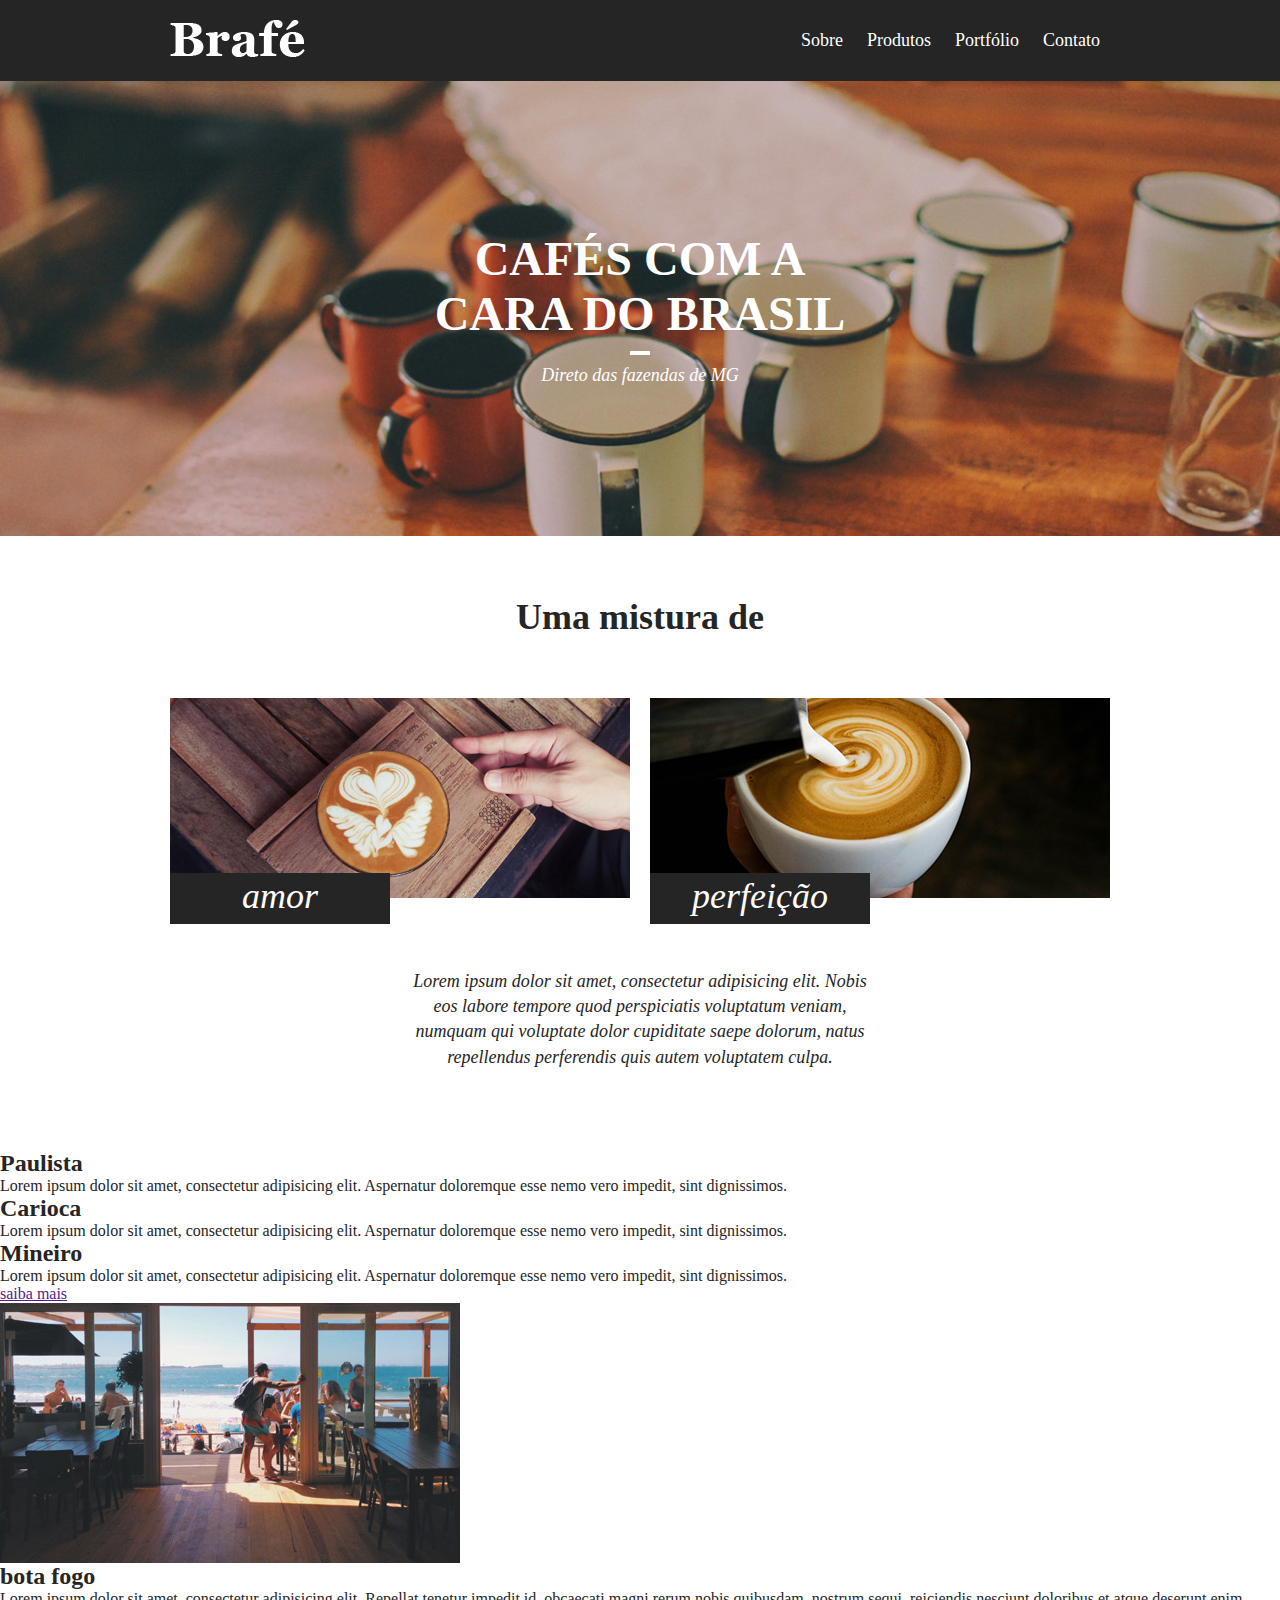
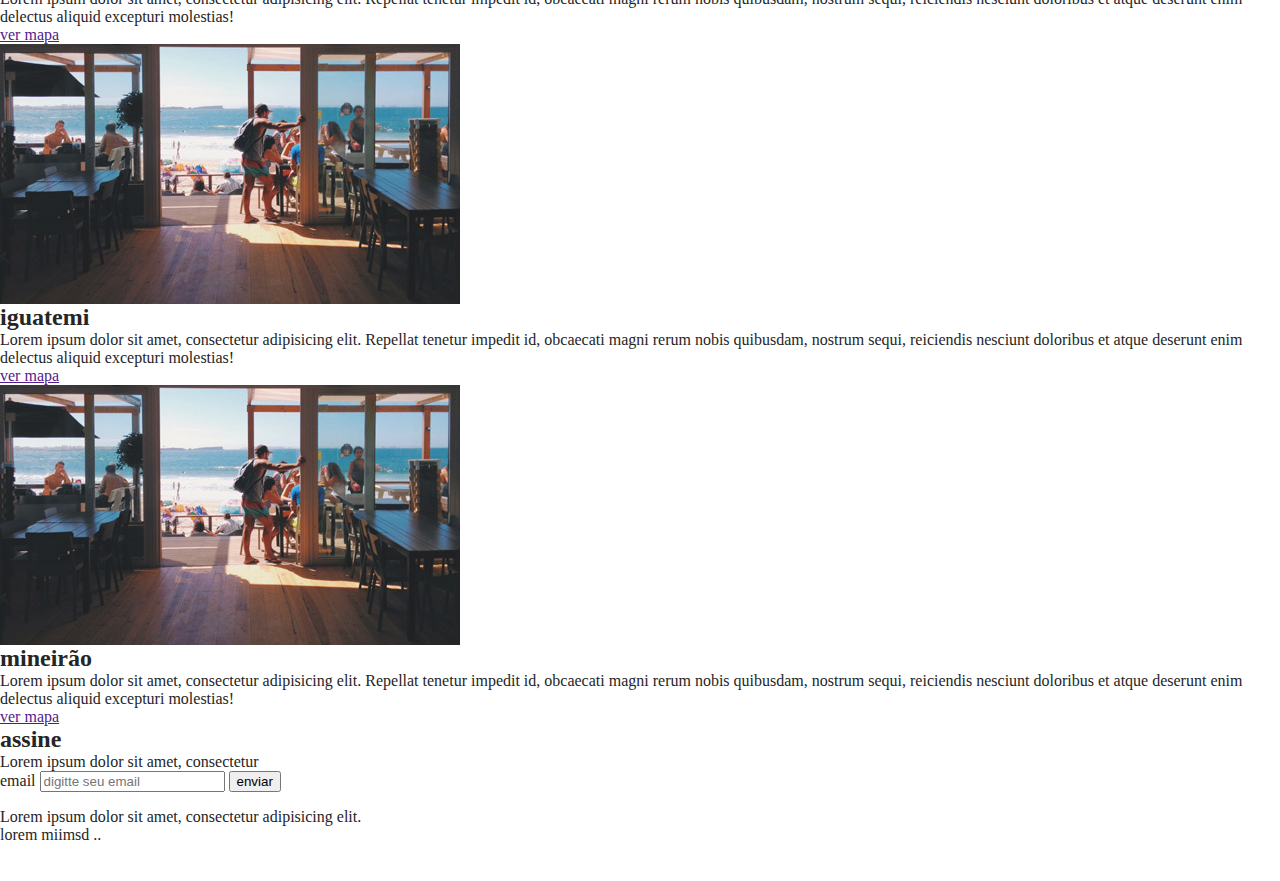
==== index.html @ 0c459f25 "initial commit" ====
<html>
<head>
	<title>Brafé</title>
	<meta charset="utf-8">
	<meta name="viewport" content="width=device-width, initial-scale=1, shrinl-to-fit=no">
	<link rel="stylesheet" href="css/style.css" type="text/css">

</head>
<body>
	<header class="menu">
		<div class="menu-container">
			<a class="menu-logo" href="#"><img src="img/brafe.png" alt="brafe"></a>

			<nav class="menu-nav">
				<ul>
					<li><a href="">Sobre</a></li>
					<li><a href="">Produtos</a></li>
					<li><a href="">Portfólio</a></li>
					<li><a href="">Contato</a></li>
				</ul>
			</nav>
		</div>
	</header>

	<main class="intro">
		<h1>Cafés com a<br>cara do Brasil</h1>
		<p>Direto das fazendas de MG</p>
	</main>

	<section class="sobre">
		<h2>Uma mistura de </h2>

		<div class="sobre-container">
			<div class="sobre-item">
				<img src="img/cafe-1.jpg" alt="">
				<h3>amor</h3>
			</div>
			<div class="sobre-item">
				<img src="img/cafe-2.jpg" alt="">
				<h3>perfeição</h3>
			</div>
		</div>
		<p>Lorem ipsum dolor sit amet, consectetur adipisicing elit. Nobis eos labore tempore quod perspiciatis voluptatum veniam, numquam qui voluptate dolor cupiditate saepe dolorum, natus repellendus perferendis quis autem voluptatem culpa.</p>
	</section>

	<section>
		<div>
			<div>
				<h2>Paulista</h2>
				<p>Lorem ipsum dolor sit amet, consectetur adipisicing elit. Aspernatur doloremque esse nemo vero impedit, sint dignissimos.</p>
			</div>
			<div>
				<h2>Carioca</h2>
				<p>Lorem ipsum dolor sit amet, consectetur adipisicing elit. Aspernatur doloremque esse nemo vero impedit, sint dignissimos.</p>
			</div>
			<div>
				<h2>Mineiro</h2>
				<p>Lorem ipsum dolor sit amet, consectetur adipisicing elit. Aspernatur doloremque esse nemo vero impedit, sint dignissimos.</p>
			</div>
		</div>
		<a href="">saiba mais</a>
	</section>

	<section>
		<div>
			<img src="img/botafogo.jpg" alt="">
			<div>
				<h2>bota fogo</h2>
				<p>Lorem ipsum dolor sit amet, consectetur adipisicing elit. Repellat tenetur impedit id, obcaecati magni rerum nobis quibusdam, nostrum sequi, reiciendis nesciunt doloribus et atque deserunt enim delectus aliquid excepturi molestias!</p>
				<a href="">ver mapa</a>
			</div>
		</div>

		<div>
			<img src="img/botafogo.jpg" alt="">
			<div>
				<h2>iguatemi</h2>
				<p>Lorem ipsum dolor sit amet, consectetur adipisicing elit. Repellat tenetur impedit id, obcaecati magni rerum nobis quibusdam, nostrum sequi, reiciendis nesciunt doloribus et atque deserunt enim delectus aliquid excepturi molestias!</p>
				<a href="">ver mapa</a>
			</div>
		</div>

		<div>
			<img src="img/botafogo.jpg" alt="">
			<div>
				<h2>mineirão</h2>
				<p>Lorem ipsum dolor sit amet, consectetur adipisicing elit. Repellat tenetur impedit id, obcaecati magni rerum nobis quibusdam, nostrum sequi, reiciendis nesciunt doloribus et atque deserunt enim delectus aliquid excepturi molestias!</p>
				<a href="">ver mapa</a>
			</div>
		</div>
	</section>

	<section>
		<div>
			<div>
				<h2>assine</h2>
				<p>Lorem ipsum dolor sit amet, consectetur</p>
			</div>
			<form action="">
				<label for="">email</label>
				<input type="text" placeholder="digitte seu email">
				<button type="submit">enviar</button>
			</form>
		</div>
	</section>

	<footer>
		<div>
			<p>Lorem ipsum dolor sit amet, consectetur adipisicing elit.</p>
			<p>lorem miimsd ..</p>
			<img src="img/brafe.png" alt="">
		</div>
	</footer>
	
</body>
</html>
---- css/style.css ----
/* reset */

body, h1, h2, h3, p, ul{
	padding: 0px;
	margin: 0px;
}

body{
	font-family: Georgia, serif;
	color: #252525;
}

/* menu */

.menu{
	background: #252525;
	padding: 20px 0;
}

.menu-container{
	max-width: 960px;
	margin: 0 auto;
}
.menu-container::after, .menu-container::before{
	content: '';
	display: table;
	clear: both;
}

.menu-logo{
	display: block;
	float: left;
	margin-left: 10px;
}
.menu-nav{
	float:right;
	margin-right: 10px;
}

.menu-nav li{
	display: inline-block;
}
.menu-nav a{
	display: block;
	padding: 10px;
	text-decoration: none;
	color: #fff;
	font-size: 1.125em; /*18px / 16px(base dos browsers)*/
}

/* intro */
.intro{
	background: url(../img/bg-intro.jpg) no-repeat center center;
	background-size: cover; /* sempre pega 100%*/
	padding: 150px 0;
	text-align: center;
	color: #fff;	
}
.intro h1{
	text-transform: uppercase;
	font-size: 3em; /*48 / 16 = 3em */
}

.intro h1::after{
	content: '';
	display: block;
	width: 20px;
	height: 4px;
	background: #fff;
	margin: 10px auto; /* 10 px pra cima e baixo e 0 dos lados;*/
}

.intro p{
	font-style: italic;
	font-size: 1.125em;
}

/* sobre */

.sobre{
	padding: 60px 0;
}

.sobre-container{
	max-width: 960px;
	margin: 0 auto;
}

.sobre-container::after, .sobre-container::before{
	content: '';
	display: table;
	clear: both;
}

.sobre h2{
	text-align: center;
	font-size: 2.25em;
	margin-bottom: 60px;
}
.sobre-item{
	width: 460px;
	float: left;
	margin: 0 10px;
}

.sobre-item img{
	display: block;
	max-width: 100%;
}

.sobre-item h3{
	font-size: 2.25em;
	background:#252525;
	width: 220px;
	color: #fff;
	font-style: italic;
	font-weight: normal;
	text-align: center;
	line-height: 1em;
	padding: 5px 0 10px 0;
	top:-25px;
	position: relative;

}

.sobre > p{
	font-size: 1.125em;
	line-height: 1.4em;
	font-style: italic;
	text-align: center;
	margin: 20px auto;
	max-width: 460px;
}
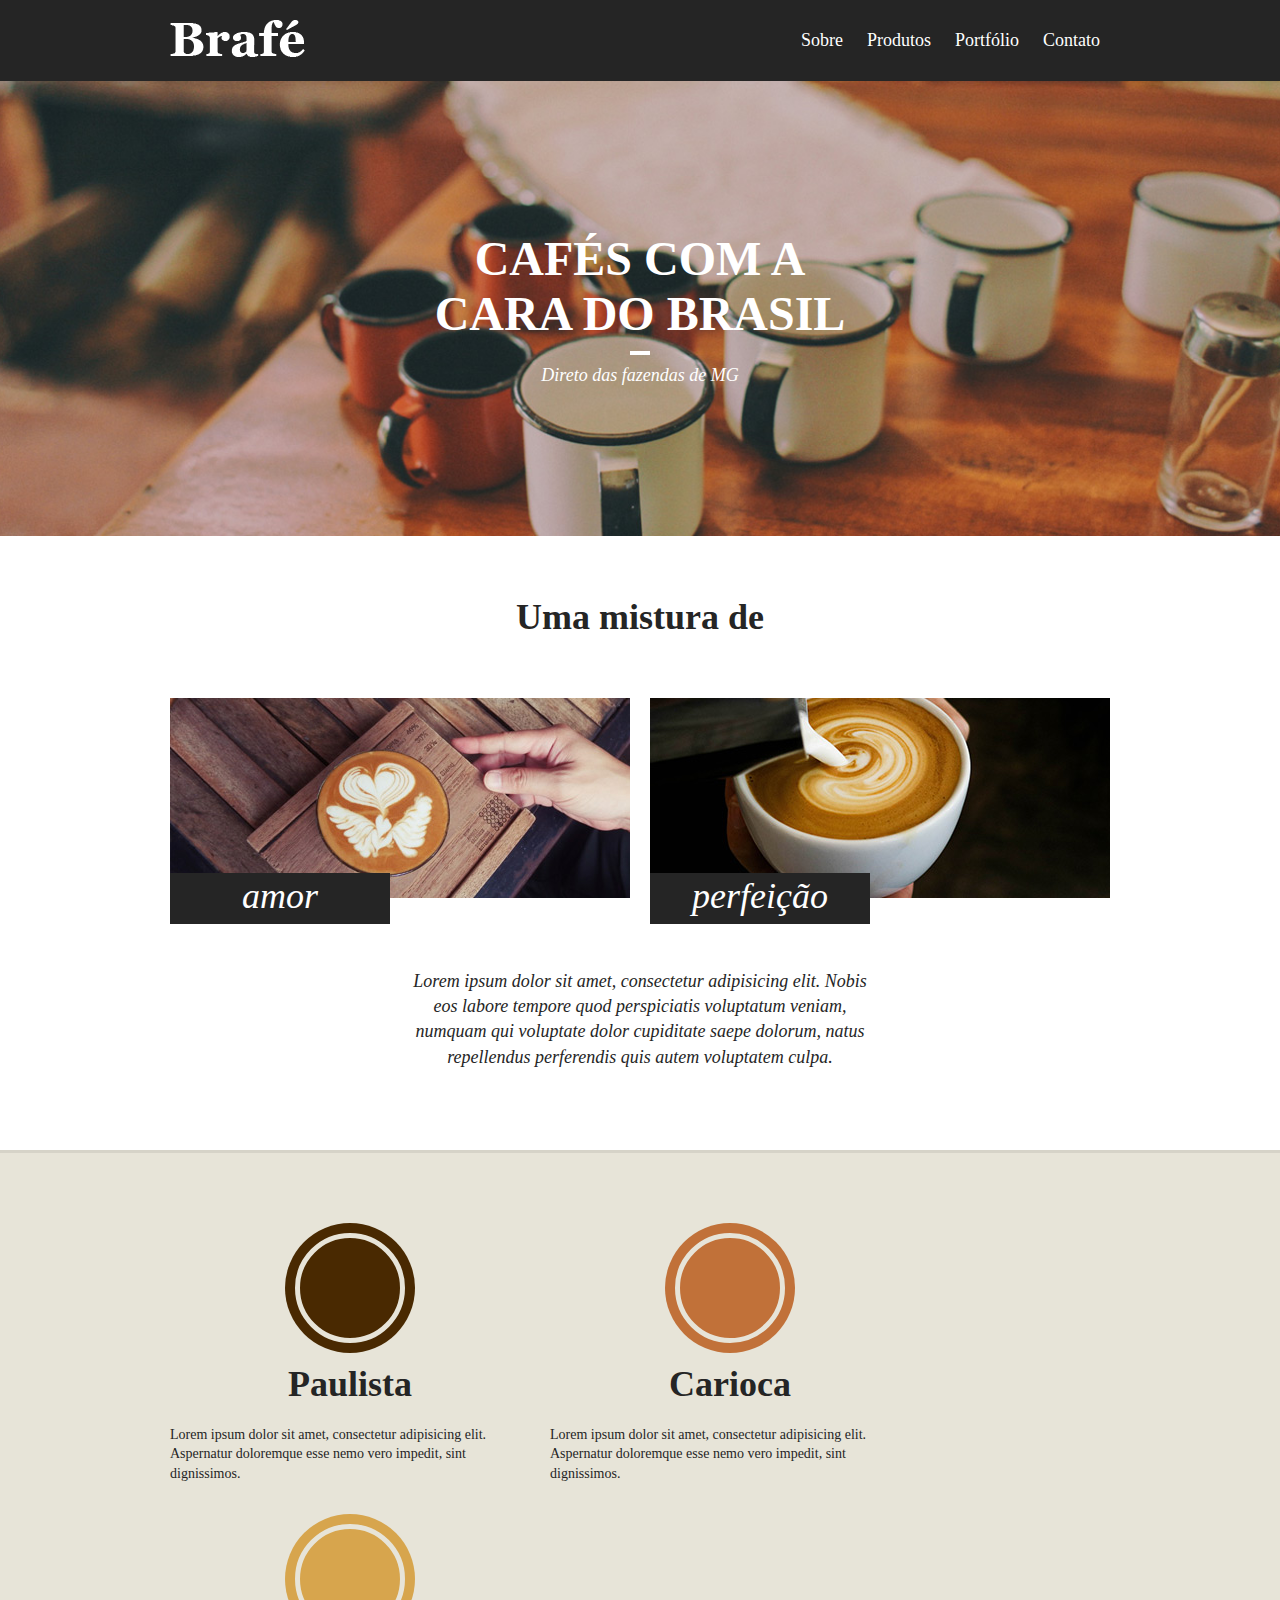
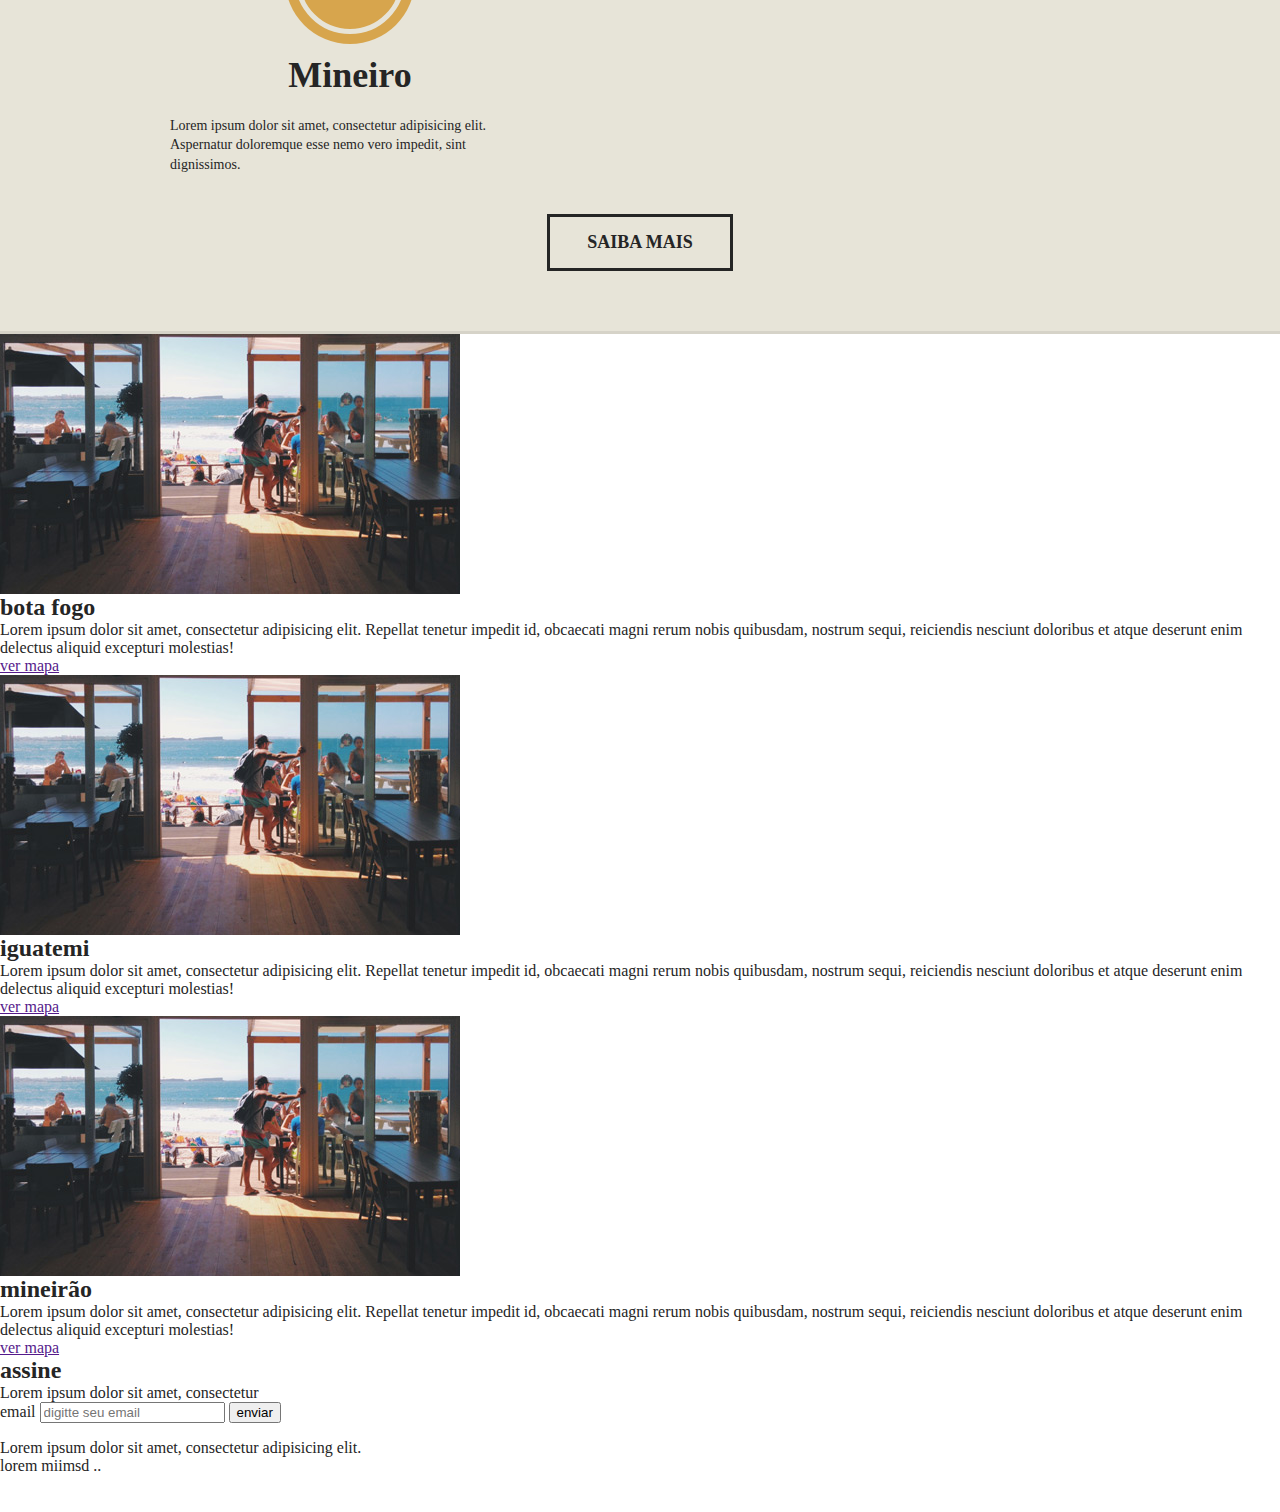
==== commit 7c5e34b7: "adding style elements" ====
--- a/index.html
+++ b/index.html
@@ -43,22 +43,22 @@
 		<p>Lorem ipsum dolor sit amet, consectetur adipisicing elit. Nobis eos labore tempore quod perspiciatis voluptatum veniam, numquam qui voluptate dolor cupiditate saepe dolorum, natus repellendus perferendis quis autem voluptatem culpa.</p>
 	</section>
 
-	<section>
-		<div>
-			<div>
-				<h2>Paulista</h2>
+	<section class="produtos">
+		<div class="produtos-container">
+			<div class="produtos-item">
+				<h2 class="produtos-paulista">Paulista</h2>
 				<p>Lorem ipsum dolor sit amet, consectetur adipisicing elit. Aspernatur doloremque esse nemo vero impedit, sint dignissimos.</p>
 			</div>
-			<div>
-				<h2>Carioca</h2>
+			<div class="produtos-item">
+				<h2 class="produtos-carioca">Carioca</h2>
 				<p>Lorem ipsum dolor sit amet, consectetur adipisicing elit. Aspernatur doloremque esse nemo vero impedit, sint dignissimos.</p>
 			</div>
-			<div>
-				<h2>Mineiro</h2>
+			<div class="produtos-item">
+				<h2 class="produtos-mineiro">Mineiro</h2>
 				<p>Lorem ipsum dolor sit amet, consectetur adipisicing elit. Aspernatur doloremque esse nemo vero impedit, sint dignissimos.</p>
 			</div>
 		</div>
-		<a href="">saiba mais</a>
+		<a class="produtos-btn" href="">saiba mais</a>
 	</section>
 
 	<section>
--- a/css/style.css
+++ b/css/style.css
@@ -132,3 +132,73 @@
 	max-width: 460px;
 }
 
+/* produtos */
+
+.produtos{
+	background: #e7e4d8;
+	padding: 60px 0;
+	border-top: 3px solid #d6d3c8;
+	border-bottom: 3px solid #d6d3c8;
+}
+
+.produtos-container{
+	max-width: 960px;
+	margin: 0 auto;
+}
+.produtos-container::before, .produtos-container::after{
+	content: '';
+	display: table;
+	clear: both;
+}
+
+.produtos-item{
+	max-width: 360px;
+	float: left;
+	margin: 0 10px 20px 10px;
+}
+
+.produtos-item h2{
+	text-align: center;
+	font-size: 2.25em;
+	margin-bottom: 20px;
+}
+.produtos-item h2::before{
+	content: '';
+	display: block;
+	width: 100px;
+	height: 100px;
+	background: currentColor;
+	border-radius: 50%;
+	margin: 20px auto;
+	border: 5px solid #e7e4d8;
+	box-shadow: 0 0 0 10px currentColor;
+}
+
+h2.produtos-paulista::before{
+	color: #492901;
+}
+h2.produtos-carioca::before{
+	color: #c17139;
+}
+h2.produtos-mineiro::before{
+	color: #d7a54d;
+}
+
+.produtos-item p{
+	font-size: 0.875em;
+	line-height: 1.4em;
+}
+
+.produtos-btn{
+	width:180px;
+	border: 3px solid #252525;
+	color: #252525;
+	text-decoration: none;
+	display: block;
+	font-size: 1.125em;
+	font-weight: bold;
+	text-transform: uppercase;
+	text-align: center;
+	padding: 15px 0;
+	margin: 20px auto 0 auto;
+}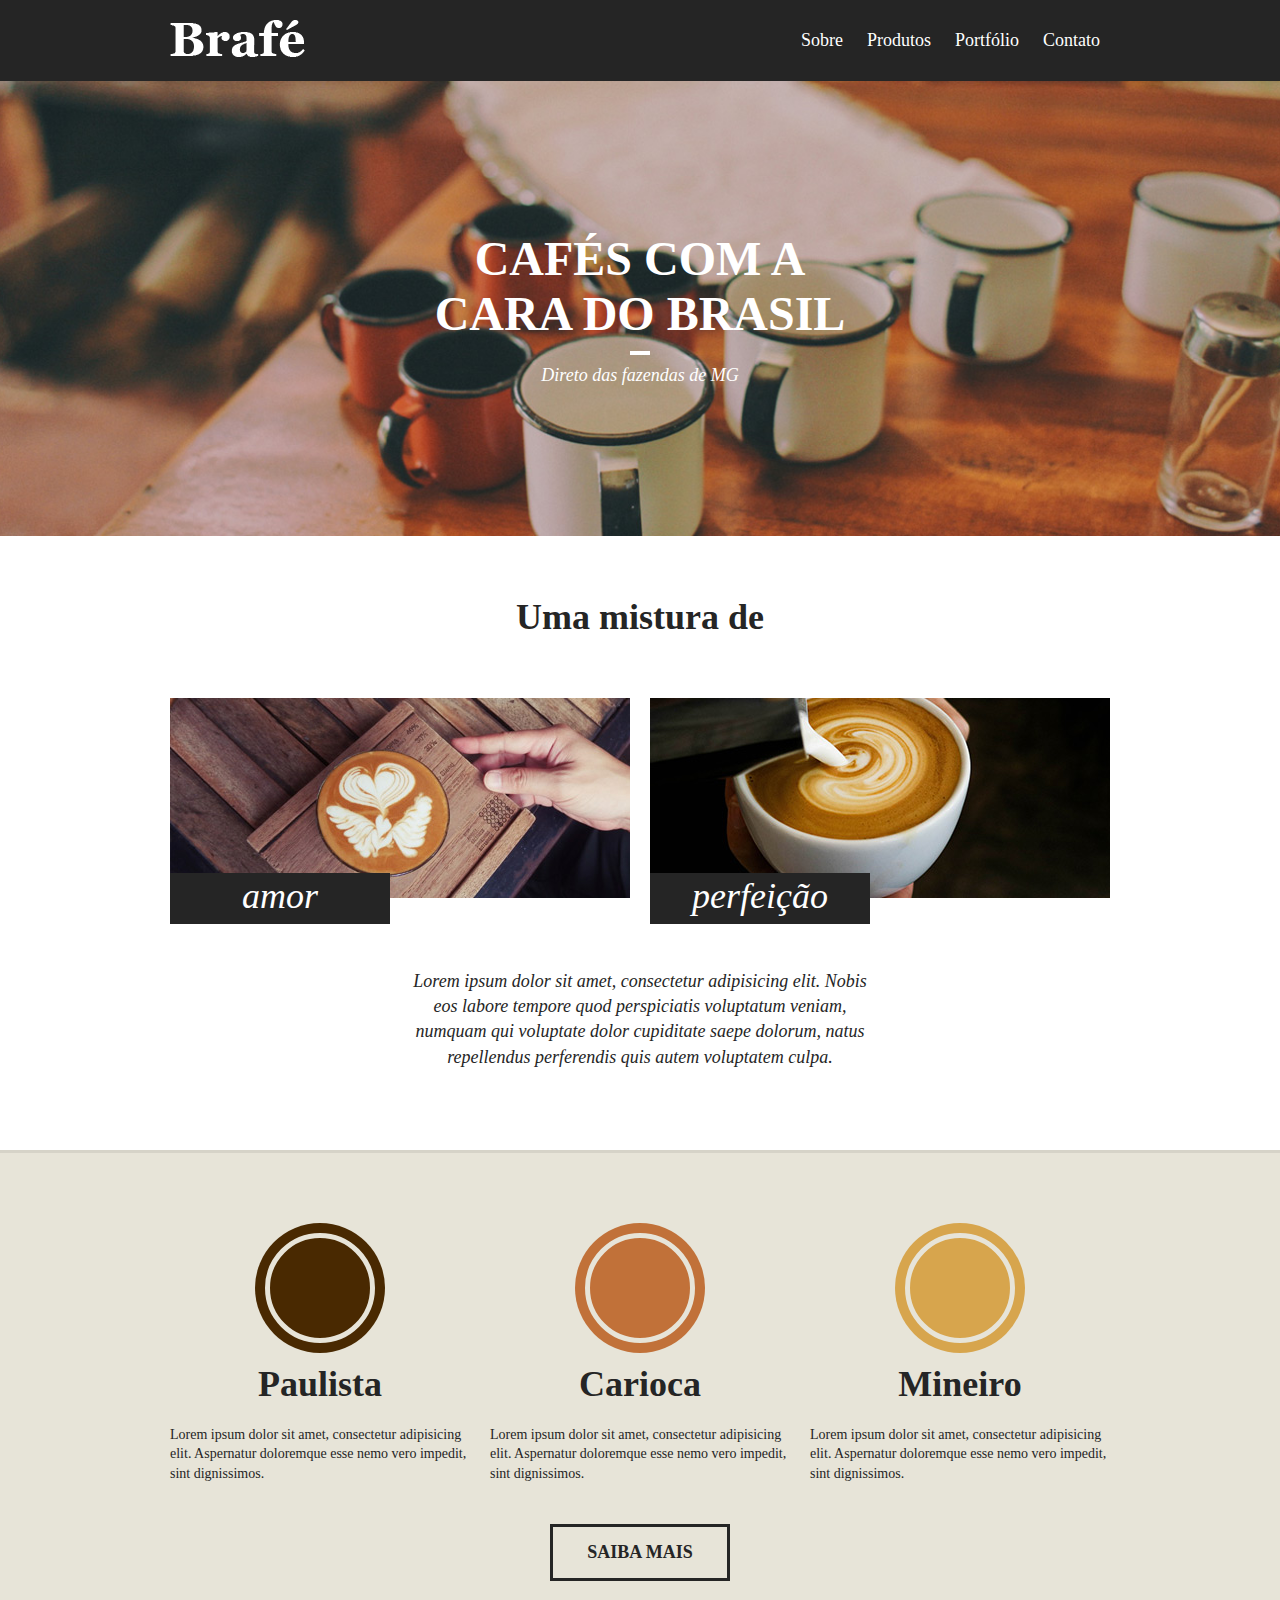
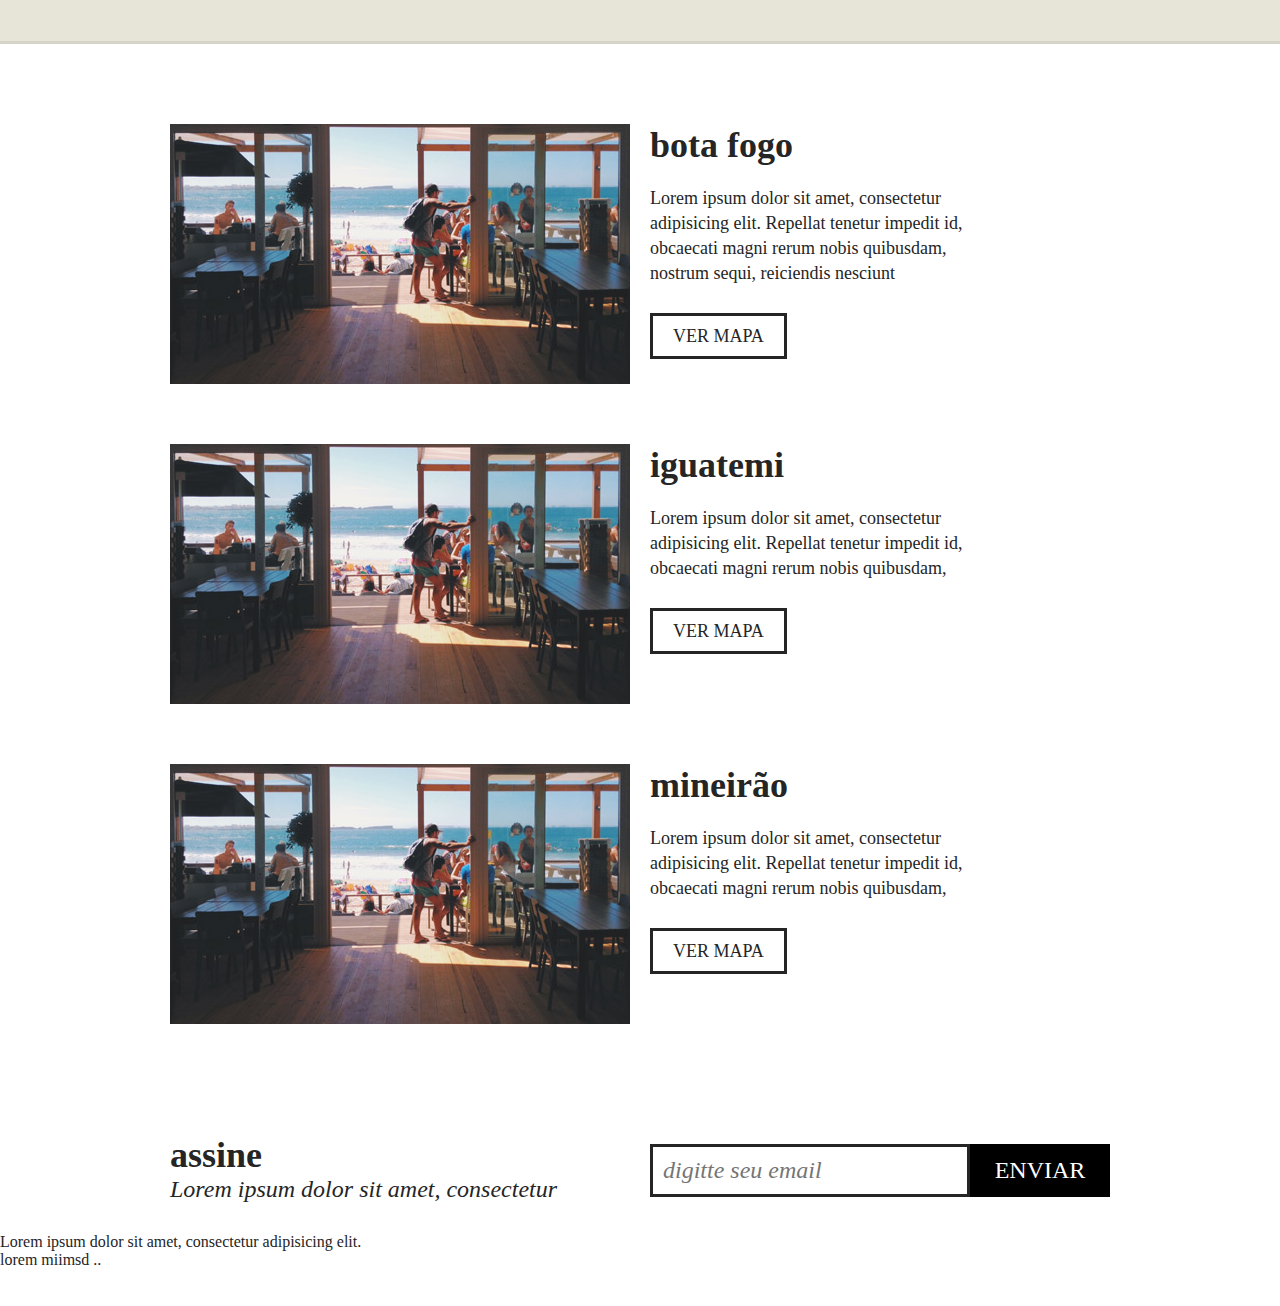
==== commit f323eb74: "adding new style footer, produtos-item" ====
--- a/index.html
+++ b/index.html
@@ -61,38 +61,38 @@
 		<a class="produtos-btn" href="">saiba mais</a>
 	</section>
 
-	<section>
-		<div>
+	<section class="locais">
+		<div class="locais-item">
 			<img src="img/botafogo.jpg" alt="">
 			<div>
 				<h2>bota fogo</h2>
-				<p>Lorem ipsum dolor sit amet, consectetur adipisicing elit. Repellat tenetur impedit id, obcaecati magni rerum nobis quibusdam, nostrum sequi, reiciendis nesciunt doloribus et atque deserunt enim delectus aliquid excepturi molestias!</p>
+				<p>Lorem ipsum dolor sit amet, consectetur adipisicing elit. Repellat tenetur impedit id, obcaecati magni rerum nobis quibusdam, nostrum sequi, reiciendis nesciunt </p>
 				<a href="">ver mapa</a>
 			</div>
 		</div>
 
-		<div>
+		<div class="locais-item">
 			<img src="img/botafogo.jpg" alt="">
 			<div>
 				<h2>iguatemi</h2>
-				<p>Lorem ipsum dolor sit amet, consectetur adipisicing elit. Repellat tenetur impedit id, obcaecati magni rerum nobis quibusdam, nostrum sequi, reiciendis nesciunt doloribus et atque deserunt enim delectus aliquid excepturi molestias!</p>
+				<p>Lorem ipsum dolor sit amet, consectetur adipisicing elit. Repellat tenetur impedit id, obcaecati magni rerum nobis quibusdam, </p>
 				<a href="">ver mapa</a>
 			</div>
 		</div>
 
-		<div>
+		<div class="locais-item">
 			<img src="img/botafogo.jpg" alt="">
 			<div>
 				<h2>mineirão</h2>
-				<p>Lorem ipsum dolor sit amet, consectetur adipisicing elit. Repellat tenetur impedit id, obcaecati magni rerum nobis quibusdam, nostrum sequi, reiciendis nesciunt doloribus et atque deserunt enim delectus aliquid excepturi molestias!</p>
+				<p>Lorem ipsum dolor sit amet, consectetur adipisicing elit. Repellat tenetur impedit id, obcaecati magni rerum nobis quibusdam,</p>
 				<a href="">ver mapa</a>
 			</div>
 		</div>
 	</section>
 
-	<section>
-		<div>
-			<div>
+	<section class="assine">
+		<div class="assine-container">
+			<div class="assine-info">
 				<h2>assine</h2>
 				<p>Lorem ipsum dolor sit amet, consectetur</p>
 			</div>
--- a/css/style.css
+++ b/css/style.css
@@ -8,6 +8,10 @@
 body{
 	font-family: Georgia, serif;
 	color: #252525;
+}
+
+* {
+	box-sizing: border-box; //adiciona a borda e padding no valor do width
 }
 
 /* menu */
@@ -152,7 +156,7 @@
 }
 
 .produtos-item{
-	max-width: 360px;
+	max-width: 300px;
 	float: left;
 	margin: 0 10px 20px 10px;
 }
@@ -201,4 +205,122 @@
 	text-align: center;
 	padding: 15px 0;
 	margin: 20px auto 0 auto;
+}
+
+/* locais */
+
+.locais{
+	max-width: 960px;
+	margin: 0 auto;
+	padding: 20px 0;
+}
+.locais-item{
+	clear: both;
+	margin: 60px auto;
+}
+
+.locais-item::after, .locais-item::before{
+	display: table;
+	clear: both;
+	content: '';
+}
+
+.locais-item img{
+	width: 460px;
+	float: left;
+	display:block;
+	margin: 0 10px;
+}
+
+.locais-item > div{ /* vem logo após a div com a classe locais-item*/
+	width: 460px;
+	float: left;
+	margin: 0 10px;
+}
+
+.locais-item h2{
+	font-size: 2.25em;
+	margin-bottom: 20px;
+}
+
+.locais-item p{
+	font-size: 1.125em;
+	line-height:1.4em;
+	max-width: 320px;
+	margin-bottom: 40px;
+}
+
+.locais-item a{
+	font-size: 1.125em;
+	text-transform: uppercase;
+	text-decoration: none;
+	border: 3px solid;
+	color: #252525;
+	padding: 10px 20px;
+}
+
+/* newsletter */
+
+.assine{
+	background: #;
+	padding: 30px 0;
+}
+
+.assine-container{
+	max-width: 960px;
+	margin: 0 auto; //centraliza
+}
+
+.assine-container::after, .assine-container::before{
+	content: '';
+	display: table;
+	clear: both;
+}
+
+.assine-info {
+	width: 460px;
+	margin: 0 10px;
+	float: left;
+}
+
+.assine-info h2{
+	font-size: 2.25em;
+
+}
+.assine-info p{
+	font-size: 1.5em;
+	font-style: italic;
+}
+.assine form{
+	width:460px;
+	margin: 10px 10px 0 10px;
+	float: left;
+}
+
+.assine form label{
+	display: none; //não mostra no browser mas continua existindo a label nome
+}
+
+.assine input{
+	width:320px;
+	border: 3px solid #252525;
+	background:none;
+	font-size:1.5em;
+	font-style: italic;
+	font-family: Georgia, serif;
+	padding: 10px;
+	float: left;
+}
+
+.assine button{
+
+	background: black;
+	font-family: Georgia, serif;
+	text-transform: uppercase;
+	font-size: 1.5em;
+	width:140px;
+	padding: 13px 0;
+	color: #fff;
+	border: none;
+	cursor: pointer;
 }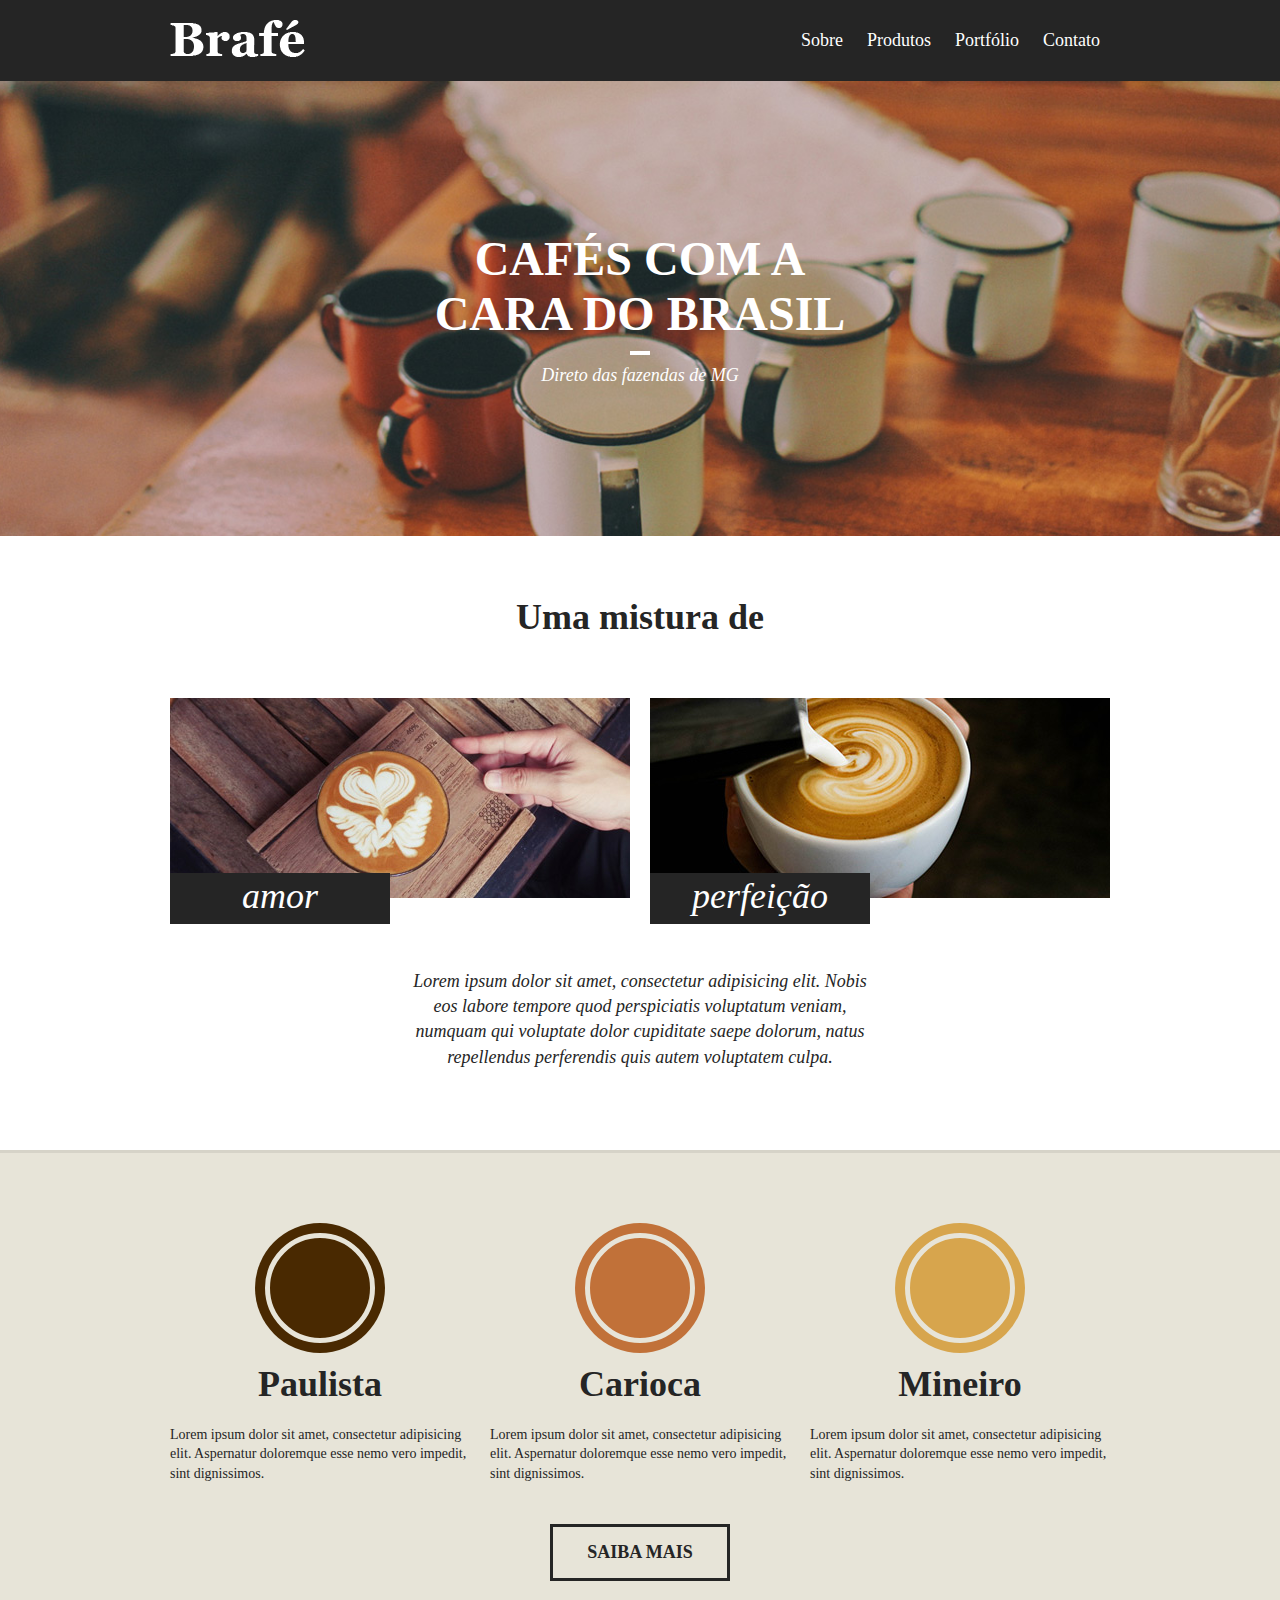
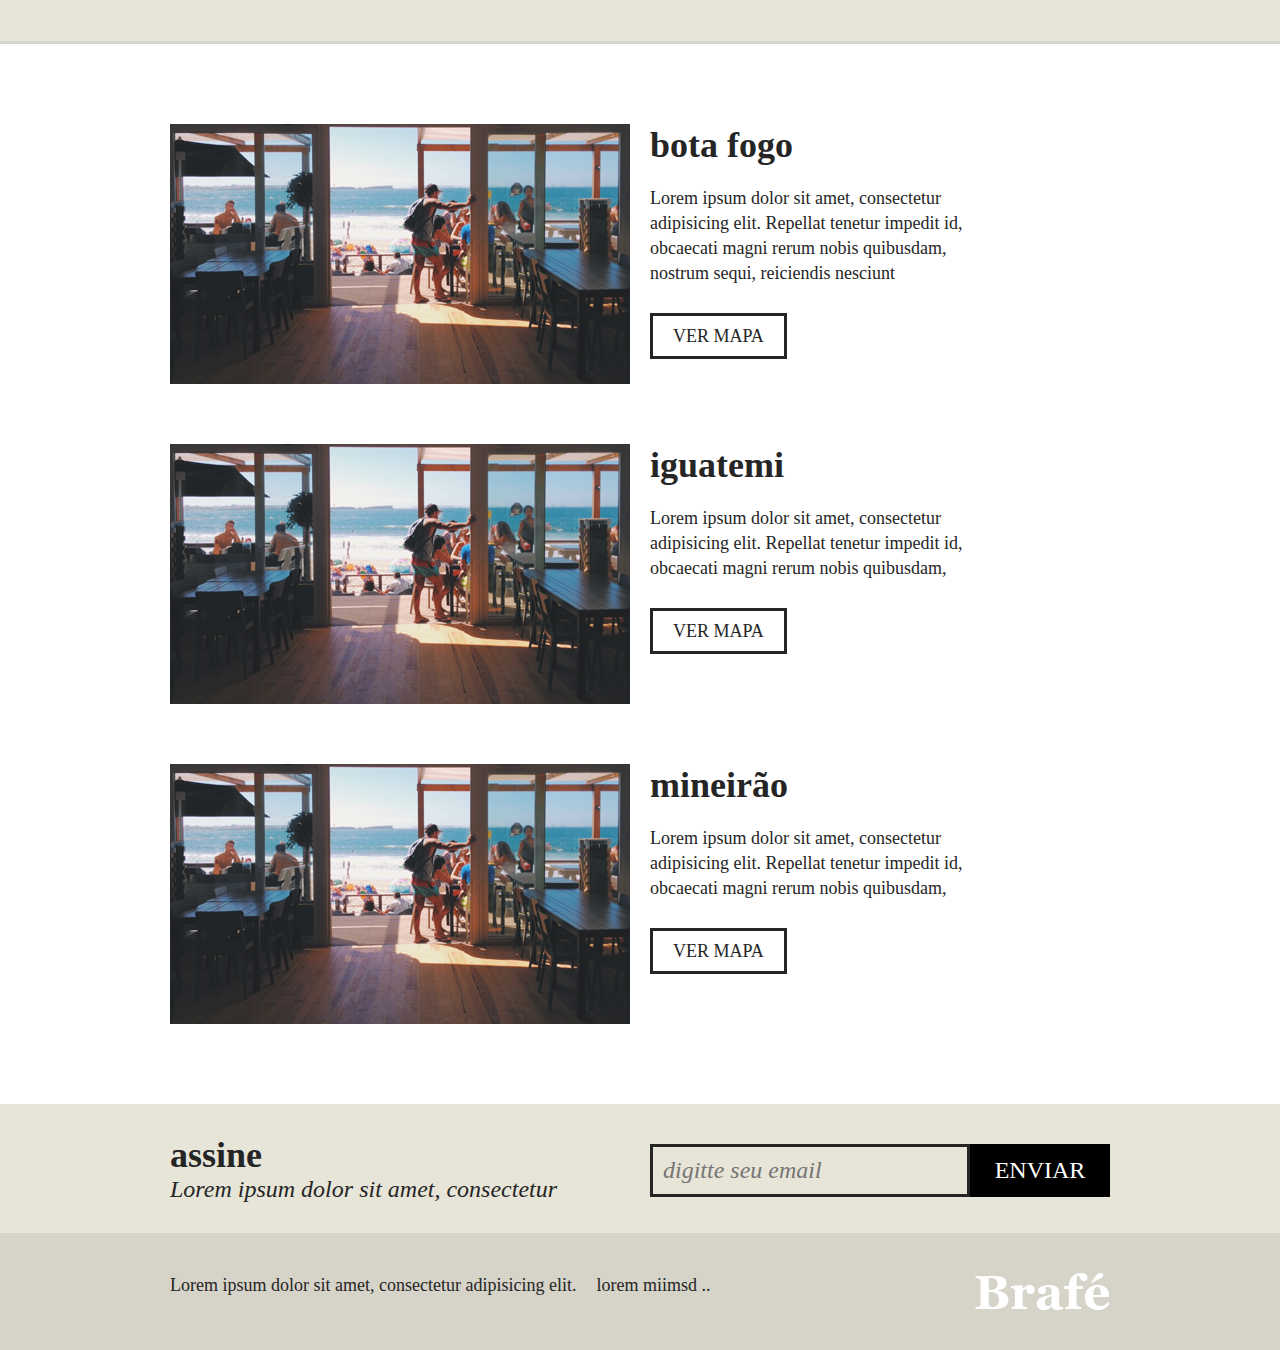
==== commit 8831bc16: "final file pure css with breakpoints to reponsive for mobile, tablet and desktop" ====
--- a/index.html
+++ b/index.html
@@ -104,8 +104,8 @@
 		</div>
 	</section>
 
-	<footer>
-		<div>
+	<footer class="footer">
+		<div class="footer-container">
 			<p>Lorem ipsum dolor sit amet, consectetur adipisicing elit.</p>
 			<p>lorem miimsd ..</p>
 			<img src="img/brafe.png" alt="">
--- a/css/style.css
+++ b/css/style.css
@@ -1,3 +1,4 @@
+
 /* reset */
 
 body, h1, h2, h3, p, ul{
@@ -15,7 +16,6 @@
 }
 
 /* menu */
-
 .menu{
 	background: #252525;
 	padding: 20px 0;
@@ -50,6 +50,20 @@
 	text-decoration: none;
 	color: #fff;
 	font-size: 1.125em; /*18px / 16px(base dos browsers)*/
+}
+
+@media (max-width: 739px){ //telas abaixo de 740px
+	.menu-nav{
+		text-align: center;
+	}
+	a.menu-logo{
+		float: none;
+		margin: 0 auto;
+	}
+	.menu-nav{
+		float: none;
+		clear: both;
+	}
 }
 
 /* intro */
@@ -60,6 +74,7 @@
 	text-align: center;
 	color: #fff;	
 }
+
 .intro h1{
 	text-transform: uppercase;
 	font-size: 3em; /*48 / 16 = 3em */
@@ -79,8 +94,14 @@
 	font-size: 1.125em;
 }
 
+@media (max-width: 739px){ //telas abaixo de 740px
+	.intro{
+		padding: 60px 0;
+	}
+}
+
+
 /* sobre */
-
 .sobre{
 	padding: 60px 0;
 }
@@ -135,6 +156,24 @@
 	margin: 20px auto;
 	max-width: 460px;
 }
+@media (min-width: 739px) and (max-width: 980px){ //telas abaixo de 740px e max 980 tablet
+	.sobre-container{
+		max-width: 720px; //740 - 20 px 1 é desconsiderando a margin do scroll da página
+	}
+	.sobre-item{
+		width:340px; // 720 / 2 = 360px - 20px (10px de cada lado)
+	}
+}
+
+@media (max-width: 739px){ // mobile
+	.sobre-container{
+		max-width: 300px;
+	}
+	.sobre-item{
+		width: 300px;
+		margin: 0 auto;
+	}
+}
 
 /* produtos */
 
@@ -207,6 +246,25 @@
 	margin: 20px auto 0 auto;
 }
 
+
+@media (min-width: 739px) and (max-width: 980px){ //telas abaixo de 740px e max 980 tablet
+	.produtos-container{
+		max-width: 720px;
+	}
+	.produtos-item{
+		width:220px; 720/3 - 20 (gutter)
+	}
+}
+
+@media (max-width: 739px){ // mobile
+	.produtos-container{
+		max-width: 300px;
+	}
+	.produtos-item{
+		margin: 0 auto 20px auto;
+	}
+}
+
 /* locais */
 
 .locais{
@@ -259,10 +317,36 @@
 	padding: 10px 20px;
 }
 
+@media (min-width: 739px) and (max-width: 980px){ //telas abaixo de 740px e max 980 tablet
+	.locais{
+		width:720px;
+	}
+	.locais-item > div{
+		width: 340px;
+	}
+	.locais-item img{
+		width: 340px;
+	}
+}
+
+@media (max-width: 739px){ // mobile
+	.locais{
+		max-width: 300px;
+	}
+	.locais-item img{
+		width: 300px;
+		margin: 0px;
+	}
+	.locais-item > div{
+		width:300px;
+		margin: 0px;
+	}
+}
+
 /* newsletter */
 
 .assine{
-	background: #;
+	background: #e7e4d8;
 	padding: 30px 0;
 }
 
@@ -323,4 +407,76 @@
 	color: #fff;
 	border: none;
 	cursor: pointer;
+}
+
+
+@media (min-width: 739px) and (max-width: 980px){ //telas abaixo de 740px e max 980 tablet
+	.assine-container{
+		max-width: 720px;
+	}
+	.assine-info{
+		width: 340px;
+	}
+	.assine form{
+		width: 340px;
+	}
+	.assine input|{
+		width:340px;
+	}
+}
+
+@media (max-width: 739px){ // mobile
+	.assine-container{
+		max-width: 300px;
+	}
+	.assine-info, .assine form, .assine input{
+		width: 300px;
+		margin: 10px 0 0 0;
+	}
+}
+
+/*footer*/
+
+.footer{
+	background: #d6d3c8;
+	padding: 40px 0;
+
+}
+
+.footer-container{
+	max-width: 960px;
+	margin: 0 auto;
+
+}
+.footer-container::after, .footer-container::before{
+	content: '';
+	display: table;
+	clear: both;
+}
+
+.footer p{
+	float: left;
+	margin: 0 10px;
+	font-size: 1.125em;
+	line-height: 1.4em;
+}
+
+.footer img{
+	float: right;
+	margin: 0 10px;
+	display: block;
+}
+
+@media (max-width: 739px){ // mobile
+	.footer-container{
+		max-width: 300px;
+	}
+	.footer img{
+		float: none;
+		margin: 10px 0;
+	}
+	.footer p{
+		float: none;
+		margin: 20px 0; //20px pra cima 0 pra baixo
+	}
 }